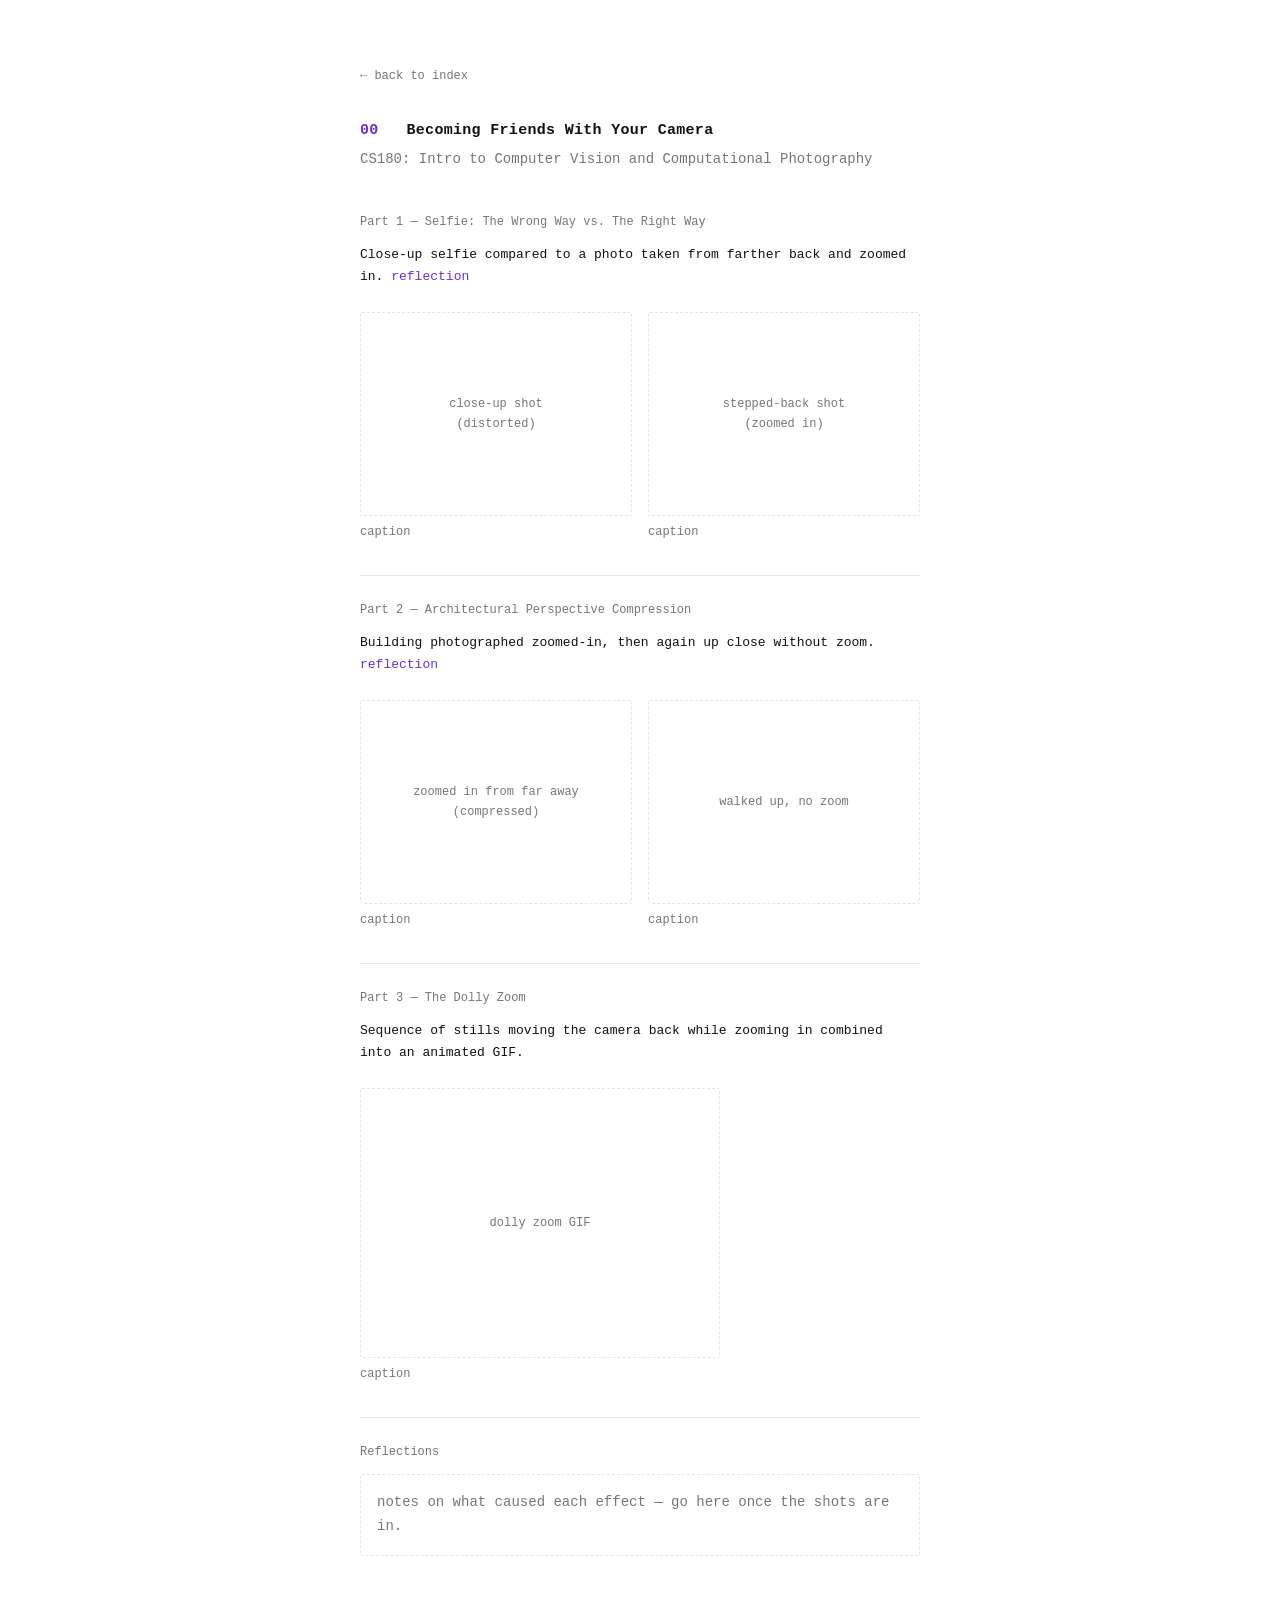
==== 0/index.html @ 95300177 "made proj 0 page" ====
<!DOCTYPE html>
<html lang="en">
<head>
<meta charset="UTF-8">
<meta name="viewport" content="width=device-width, initial-scale=1.0">
<title>project 0</title>
<link rel="stylesheet" href="../style.css">
</head>
<body>
<main>
  <a class="back" href="../">&larr; back to index</a>

  <h1><span class="num">00</span> &nbsp; Becoming Friends With Your Camera</h1>
  <p class="sub">CS180: Intro to Computer Vision and Computational Photography</p>

  <h2>Part 1 &mdash; Selfie: The Wrong Way vs. The Right Way</h2>
  <p class="prompt">
    Close-up selfie compared to a photo taken from farther back and zoomed in.
    <span class="accent">reflection</span>
  </p>
  <div class="figure-row">
    <figure>
      <div class="img-placeholder">close-up shot<br>(distorted)</div>
      <figcaption>caption</figcaption>
    </figure>
    <figure>
      <div class="img-placeholder">stepped-back shot<br>(zoomed in)</div>
      <figcaption>caption</figcaption>
    </figure>
  </div>

  <h2>Part 2 &mdash; Architectural Perspective Compression</h2>
  <p class="prompt">
    Building photographed zoomed-in, then again up close without zoom.
    <span class="accent">reflection</span>
  </p>
  <div class="figure-row">
    <figure>
      <div class="img-placeholder">zoomed in from far away<br>(compressed)</div>
      <figcaption>caption</figcaption>
    </figure>
    <figure>
      <div class="img-placeholder">walked up, no zoom</div>
      <figcaption>caption</figcaption>
    </figure>
  </div>

  <h2>Part 3 &mdash; The Dolly Zoom</h2>
  <p class="prompt">
    Sequence of stills moving the camera back while zooming in combined into an animated GIF.
  </p>
  <div class="figure-row single">
    <figure>
      <div class="img-placeholder">dolly zoom GIF</div>
      <figcaption>caption</figcaption>
    </figure>
  </div>

  <h2>Reflections</h2>
  <p class="placeholder">
    notes on what caused each effect</span> &mdash; go here once the shots are in.
  </p>
</main>
</body>
</html>
---- style.css ----
:root {
  --bg: #ffffff;
  --ink: #111111;
  --muted: #767676;
  --accent: #6a2fd9;
  --rule: #e6e6e6;
}

* { box-sizing: border-box; }

body {
  margin: 0;
  padding: 64px 24px 96px;
  background: var(--bg);
  color: var(--ink);
  font-family: "JetBrains Mono", "IBM Plex Mono", ui-monospace, SFMono-Regular, Menlo, Consolas, monospace;
  font-size: 14px;
  line-height: 1.7;
  -webkit-font-smoothing: antialiased;
}

main {
  max-width: 560px;
  margin: 0 auto;
}

h1 {
  font-size: 15px;
  font-weight: 700;
  margin: 0 0 4px;
  letter-spacing: 0.02em;
}

h1 .num { color: var(--accent); }

.sub {
  color: var(--muted);
  margin: 0 0 40px;
}

.sub .accent { color: var(--accent); }

h2 {
  font-size: 12px;
  font-weight: 500;
  color: var(--muted);
  margin: 32px 0 12px;
  border-top: 1px solid var(--rule);
  padding-top: 24px;
}

h2:first-of-type { border-top: none; padding-top: 0; margin-top: 0; }

p { margin: 0 0 12px; }

/* index page: project list */

ul.projects {
  list-style: none;
  margin: 0;
  padding: 0;
  border-top: 1px solid var(--rule);
}

ul.projects li {
  border-bottom: 1px solid var(--rule);
}

ul.projects a {
  display: flex;
  justify-content: space-between;
  align-items: baseline;
  gap: 16px;
  padding: 12px 2px;
  color: var(--ink);
  text-decoration: none;
}

ul.projects a:hover .name { color: var(--accent); }
ul.projects a:hover .arrow { transform: translateX(2px); color: var(--accent); }

.name { transition: color 0.15s ease; }
.num { color: var(--accent); }
.desc { color: var(--muted); font-size: 13px; }
.arrow { color: var(--muted); transition: transform 0.15s ease, color 0.15s ease; }

footer {
  margin-top: 48px;
  color: var(--muted);
  font-size: 12px;
}

footer a { color: var(--accent); }

/* project page: back link + placeholder */

a.back {
  color: var(--muted);
  text-decoration: none;
  font-size: 12px;
  display: inline-block;
  margin-bottom: 32px;
}
a.back:hover { color: var(--accent); }

.placeholder {
  color: var(--muted);
  border: 1px dashed var(--rule);
  padding: 16px;
  border-radius: 2px;
}

.placeholder .accent { color: var(--accent); }

/* project page: figures */

.figure-row {
  display: flex;
  gap: 16px;
  margin: 0 0 8px;
}

.figure-row.single { max-width: 360px; }

figure {
  margin: 0;
  flex: 1;
  min-width: 0;
}

.img-placeholder {
  aspect-ratio: 4 / 3;
  border: 1px dashed var(--rule);
  border-radius: 2px;
  display: flex;
  align-items: center;
  justify-content: center;
  color: var(--muted);
  font-size: 12px;
  text-align: center;
  padding: 12px;
}

figcaption {
  color: var(--muted);
  font-size: 12px;
  margin-top: 6px;
}

.prompt {
  font-size: 13px;
  margin: 12px 0 24px;
}

.prompt .accent { color: var(--accent); }
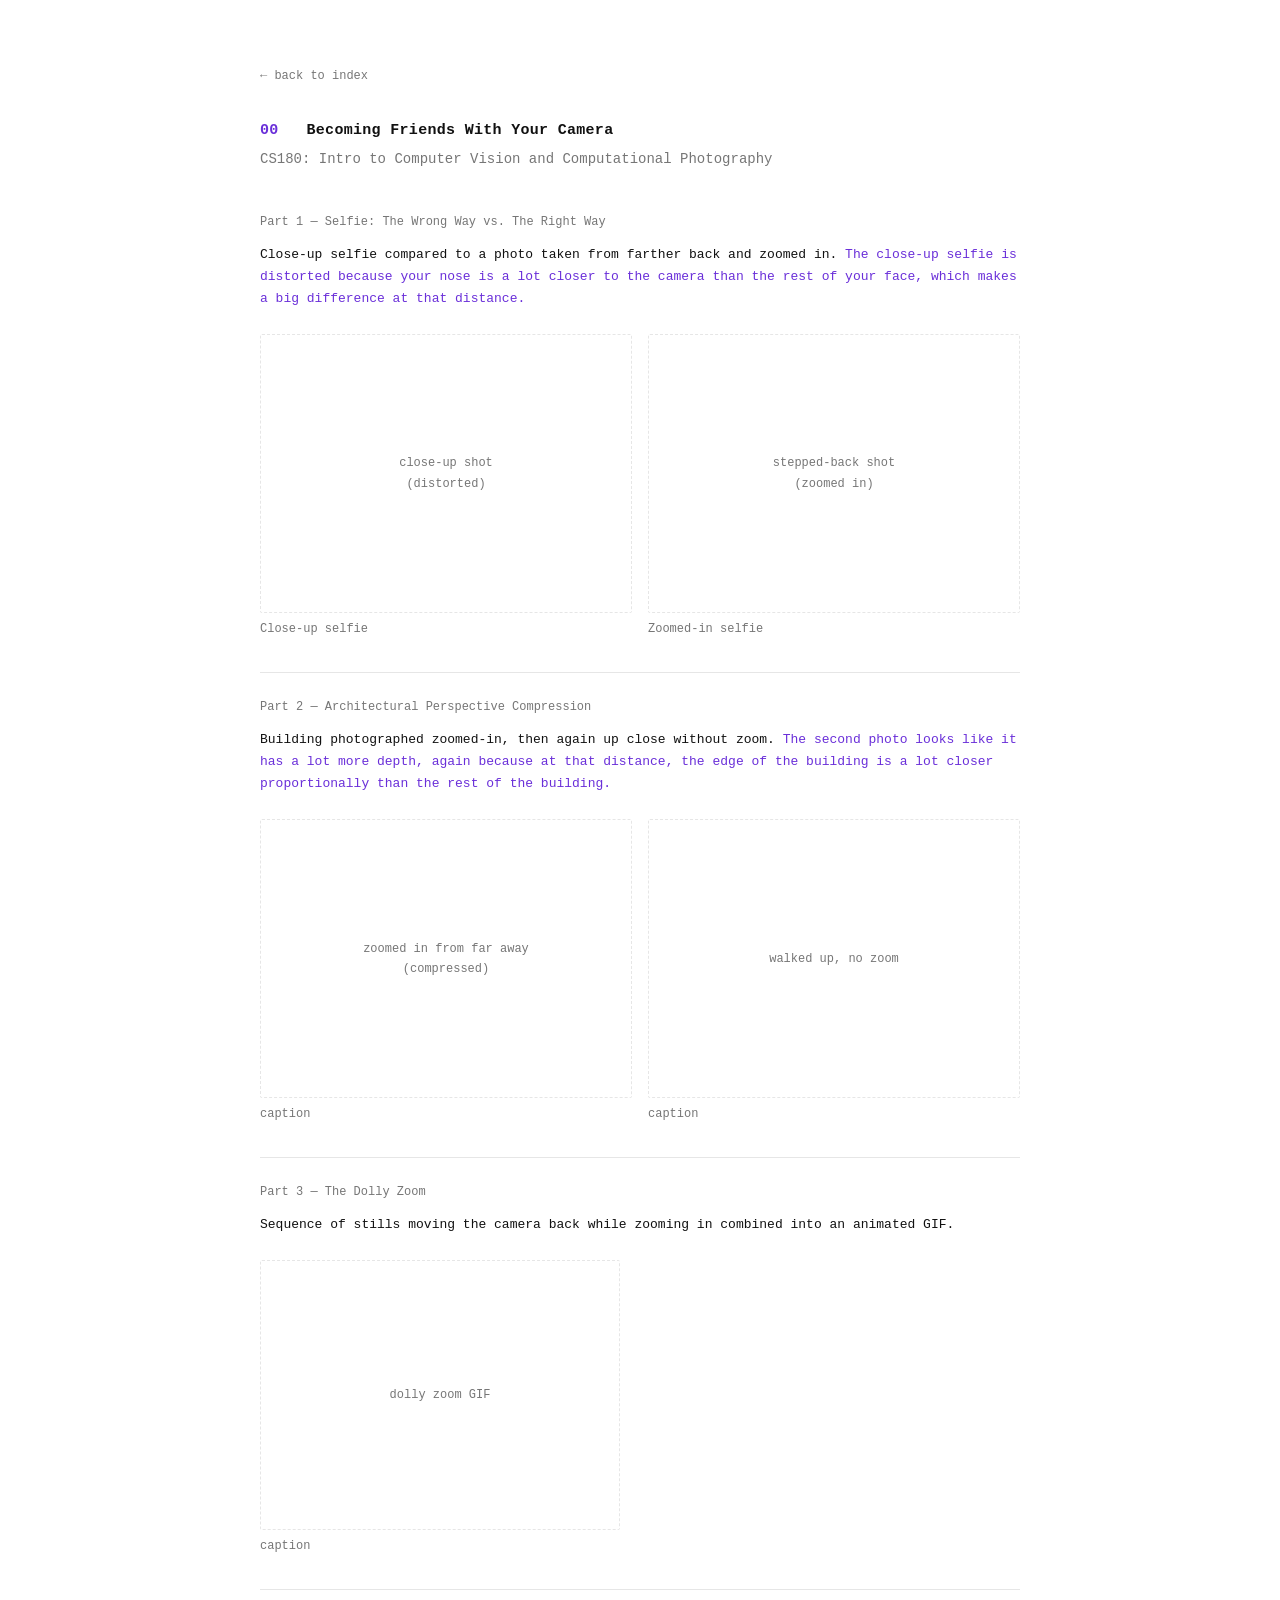
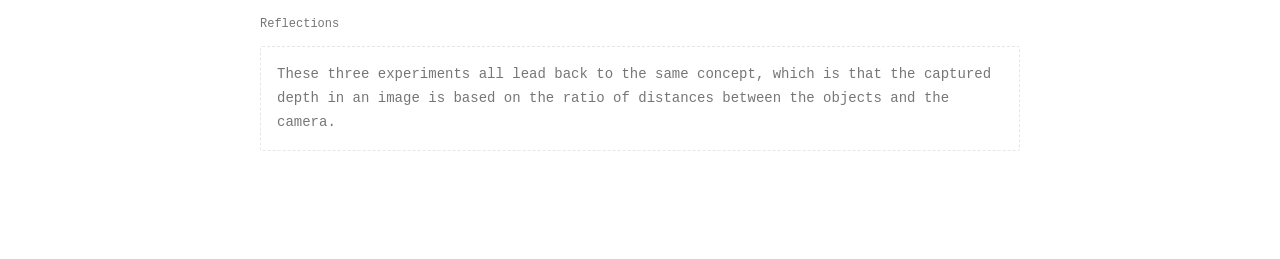
==== commit 28c04882: "wrote reflections and explanations" ====
--- a/0/index.html
+++ b/0/index.html
@@ -16,23 +16,23 @@
   <h2>Part 1 &mdash; Selfie: The Wrong Way vs. The Right Way</h2>
   <p class="prompt">
     Close-up selfie compared to a photo taken from farther back and zoomed in.
-    <span class="accent">reflection</span>
+    <span class="accent">The close-up selfie is distorted because your nose is a lot closer to the camera than the rest of your face, which makes a big difference at that distance. </span>
   </p>
   <div class="figure-row">
     <figure>
       <div class="img-placeholder">close-up shot<br>(distorted)</div>
-      <figcaption>caption</figcaption>
+      <figcaption>Close-up selfie</figcaption>
     </figure>
     <figure>
       <div class="img-placeholder">stepped-back shot<br>(zoomed in)</div>
-      <figcaption>caption</figcaption>
+      <figcaption>Zoomed-in selfie</figcaption>
     </figure>
   </div>
 
   <h2>Part 2 &mdash; Architectural Perspective Compression</h2>
   <p class="prompt">
     Building photographed zoomed-in, then again up close without zoom.
-    <span class="accent">reflection</span>
+    <span class="accent">The second photo looks like it has a lot more depth, again because at that distance, the edge of the building is a lot closer proportionally than the rest of the building.</span>
   </p>
   <div class="figure-row">
     <figure>
@@ -58,7 +58,7 @@
 
   <h2>Reflections</h2>
   <p class="placeholder">
-    notes on what caused each effect</span> &mdash; go here once the shots are in.
+    These three experiments all lead back to the same concept, which is that the captured depth in an image is based on the ratio of distances between the objects and the camera.
   </p>
 </main>
 </body>
--- a/style.css
+++ b/style.css
@@ -20,7 +20,7 @@
 }
 
 main {
-  max-width: 560px;
+  max-width: 760px;
   margin: 0 auto;
 }
 
@@ -38,7 +38,7 @@
   margin: 0 0 40px;
 }
 
-.sub .accent { color: var(--accent); }
+.accent { color: var(--accent); }
 
 h2 {
   font-size: 12px;
@@ -110,8 +110,6 @@
   border-radius: 2px;
 }
 
-.placeholder .accent { color: var(--accent); }
-
 /* project page: figures */
 
 .figure-row {
@@ -150,6 +148,4 @@
 .prompt {
   font-size: 13px;
   margin: 12px 0 24px;
-}
-
-.prompt .accent { color: var(--accent); }+}
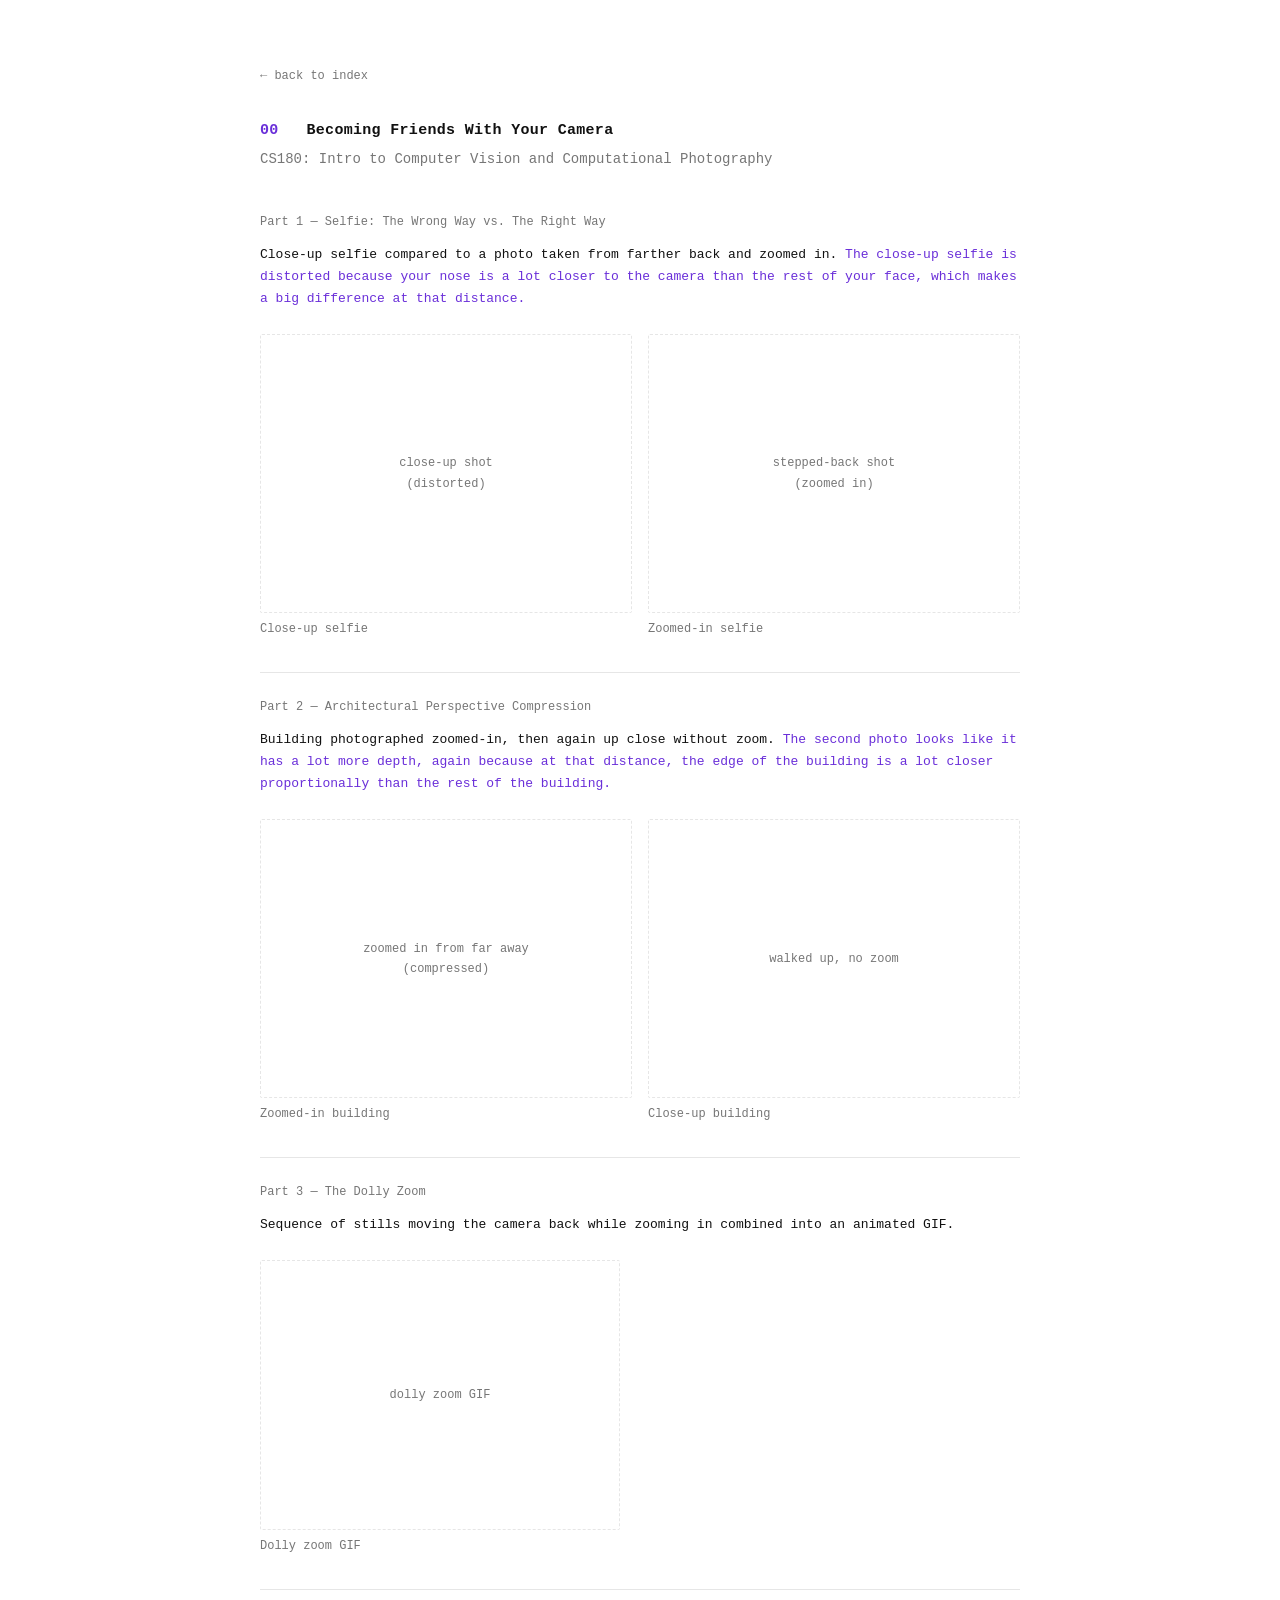
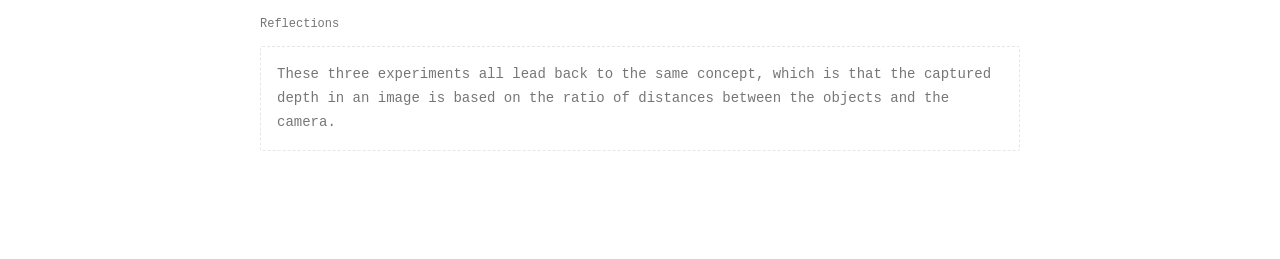
==== commit 6c2222f6: "wrote captions" ====
--- a/0/index.html
+++ b/0/index.html
@@ -37,11 +37,11 @@
   <div class="figure-row">
     <figure>
       <div class="img-placeholder">zoomed in from far away<br>(compressed)</div>
-      <figcaption>caption</figcaption>
+      <figcaption>Zoomed-in building</figcaption>
     </figure>
     <figure>
       <div class="img-placeholder">walked up, no zoom</div>
-      <figcaption>caption</figcaption>
+      <figcaption>Close-up building</figcaption>
     </figure>
   </div>
 
@@ -52,7 +52,7 @@
   <div class="figure-row single">
     <figure>
       <div class="img-placeholder">dolly zoom GIF</div>
-      <figcaption>caption</figcaption>
+      <figcaption>Dolly zoom GIF</figcaption>
     </figure>
   </div>
 
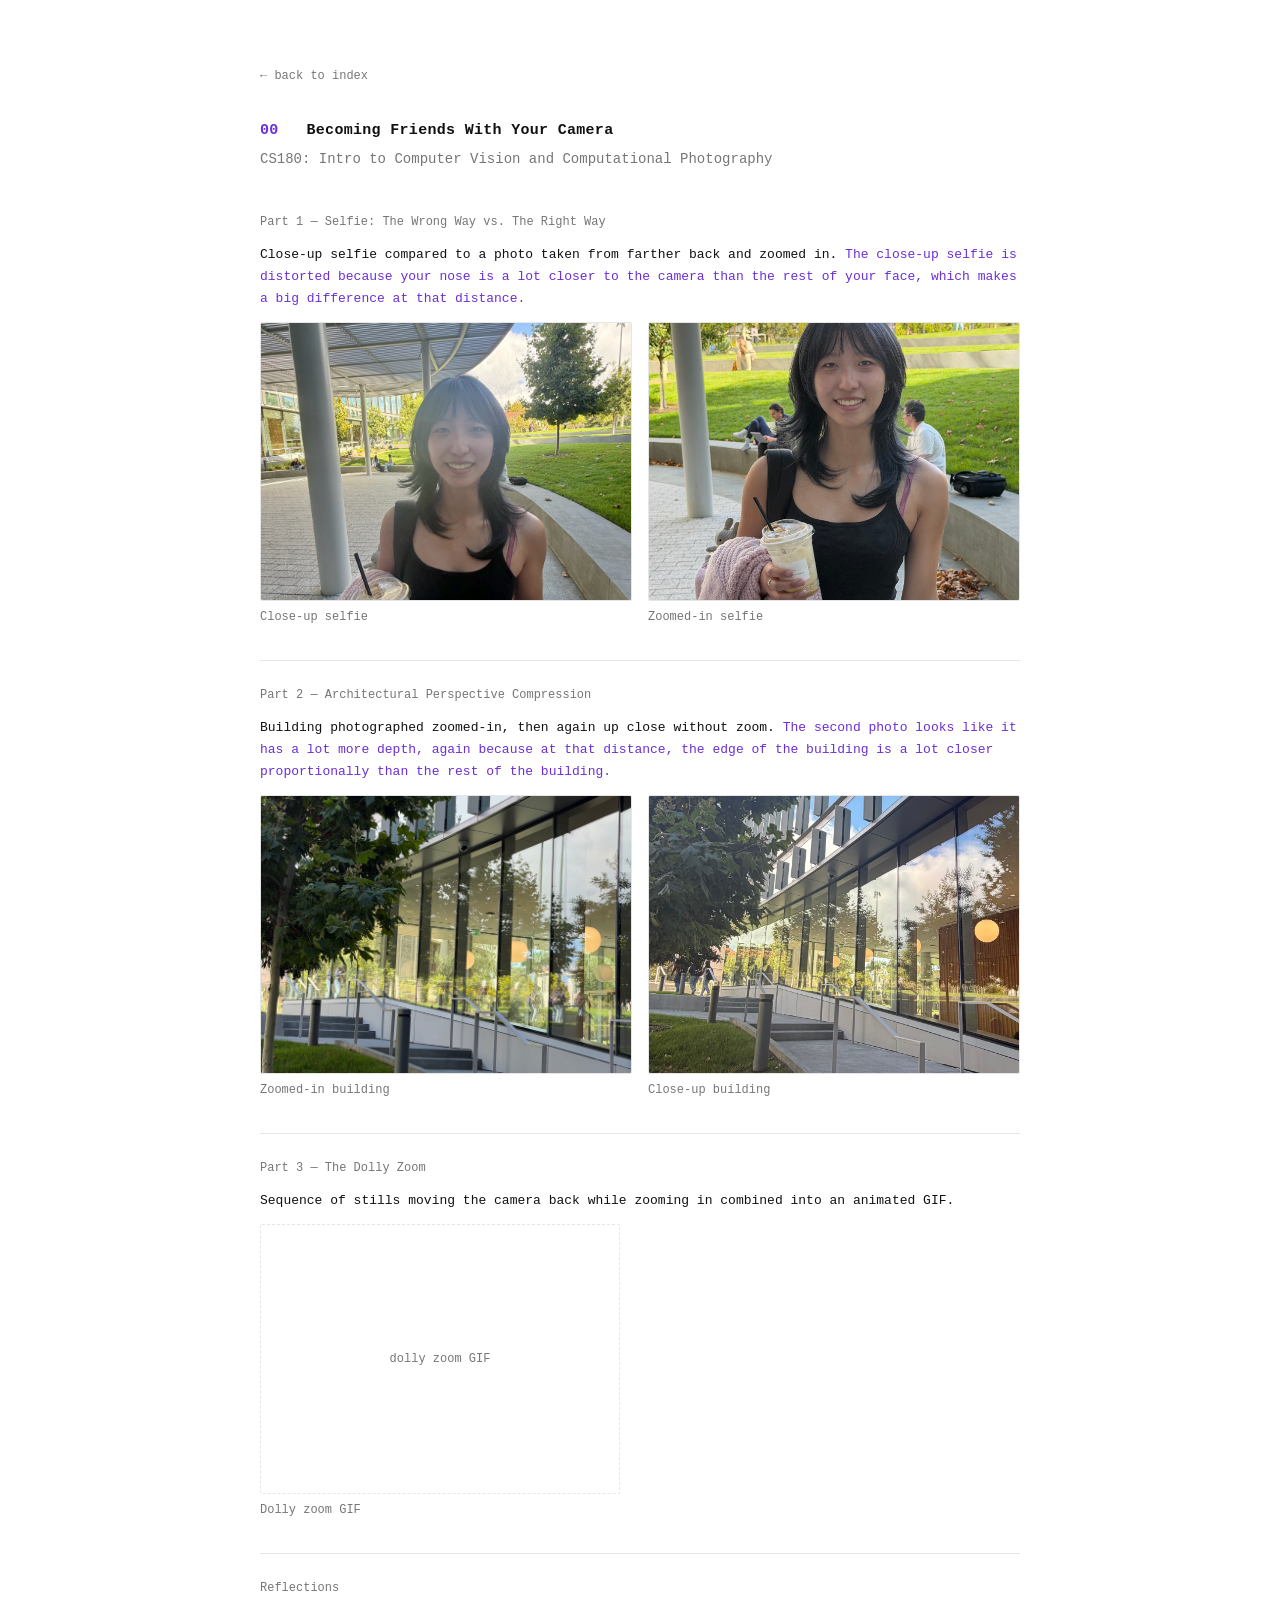
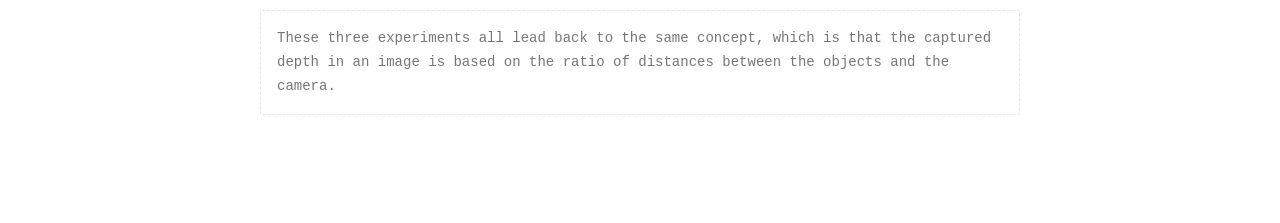
==== commit e275f902: "added images" ====
--- a/0/index.html
+++ b/0/index.html
@@ -20,11 +20,11 @@
   </p>
   <div class="figure-row">
     <figure>
-      <div class="img-placeholder">close-up shot<br>(distorted)</div>
+      <img src="images/zoom-out-selfie.jpeg" alt="Close-up selfie, no zoom, distorted proportions">
       <figcaption>Close-up selfie</figcaption>
     </figure>
     <figure>
-      <div class="img-placeholder">stepped-back shot<br>(zoomed in)</div>
+      <img src="images/zoom-in-selfie.jpeg" alt="Selfie taken from farther back and zoomed in">
       <figcaption>Zoomed-in selfie</figcaption>
     </figure>
   </div>
@@ -36,11 +36,11 @@
   </p>
   <div class="figure-row">
     <figure>
-      <div class="img-placeholder">zoomed in from far away<br>(compressed)</div>
+      <img src="images/zoom-in-building.jpeg" alt="Building photographed zoomed-in from a distance, compressed perspective">
       <figcaption>Zoomed-in building</figcaption>
     </figure>
     <figure>
-      <div class="img-placeholder">walked up, no zoom</div>
+      <img src="images/zoom-out-building.jpeg" alt="Building photographed up close without zoom">
       <figcaption>Close-up building</figcaption>
     </figure>
   </div>
--- a/style.css
+++ b/style.css
@@ -139,6 +139,19 @@
   padding: 12px;
 }
 
+figure img {
+  display: block;
+  width: 100%;
+  aspect-ratio: 4 / 3;
+  object-fit: cover;
+  border: 1px solid var(--rule);
+  border-radius: 2px;
+}
+
+.figure-row.single figure img {
+  aspect-ratio: 4 / 3;
+}
+
 figcaption {
   color: var(--muted);
   font-size: 12px;
@@ -147,5 +160,13 @@
 
 .prompt {
   font-size: 13px;
-  margin: 12px 0 24px;
+  margin: 12px 0 12px;
+}
+
+.reflection {
+  font-size: 13px;
+  color: var(--accent);
+  margin: 0 0 24px;
+  padding-left: 12px;
+  border-left: 2px solid var(--accent);
 }
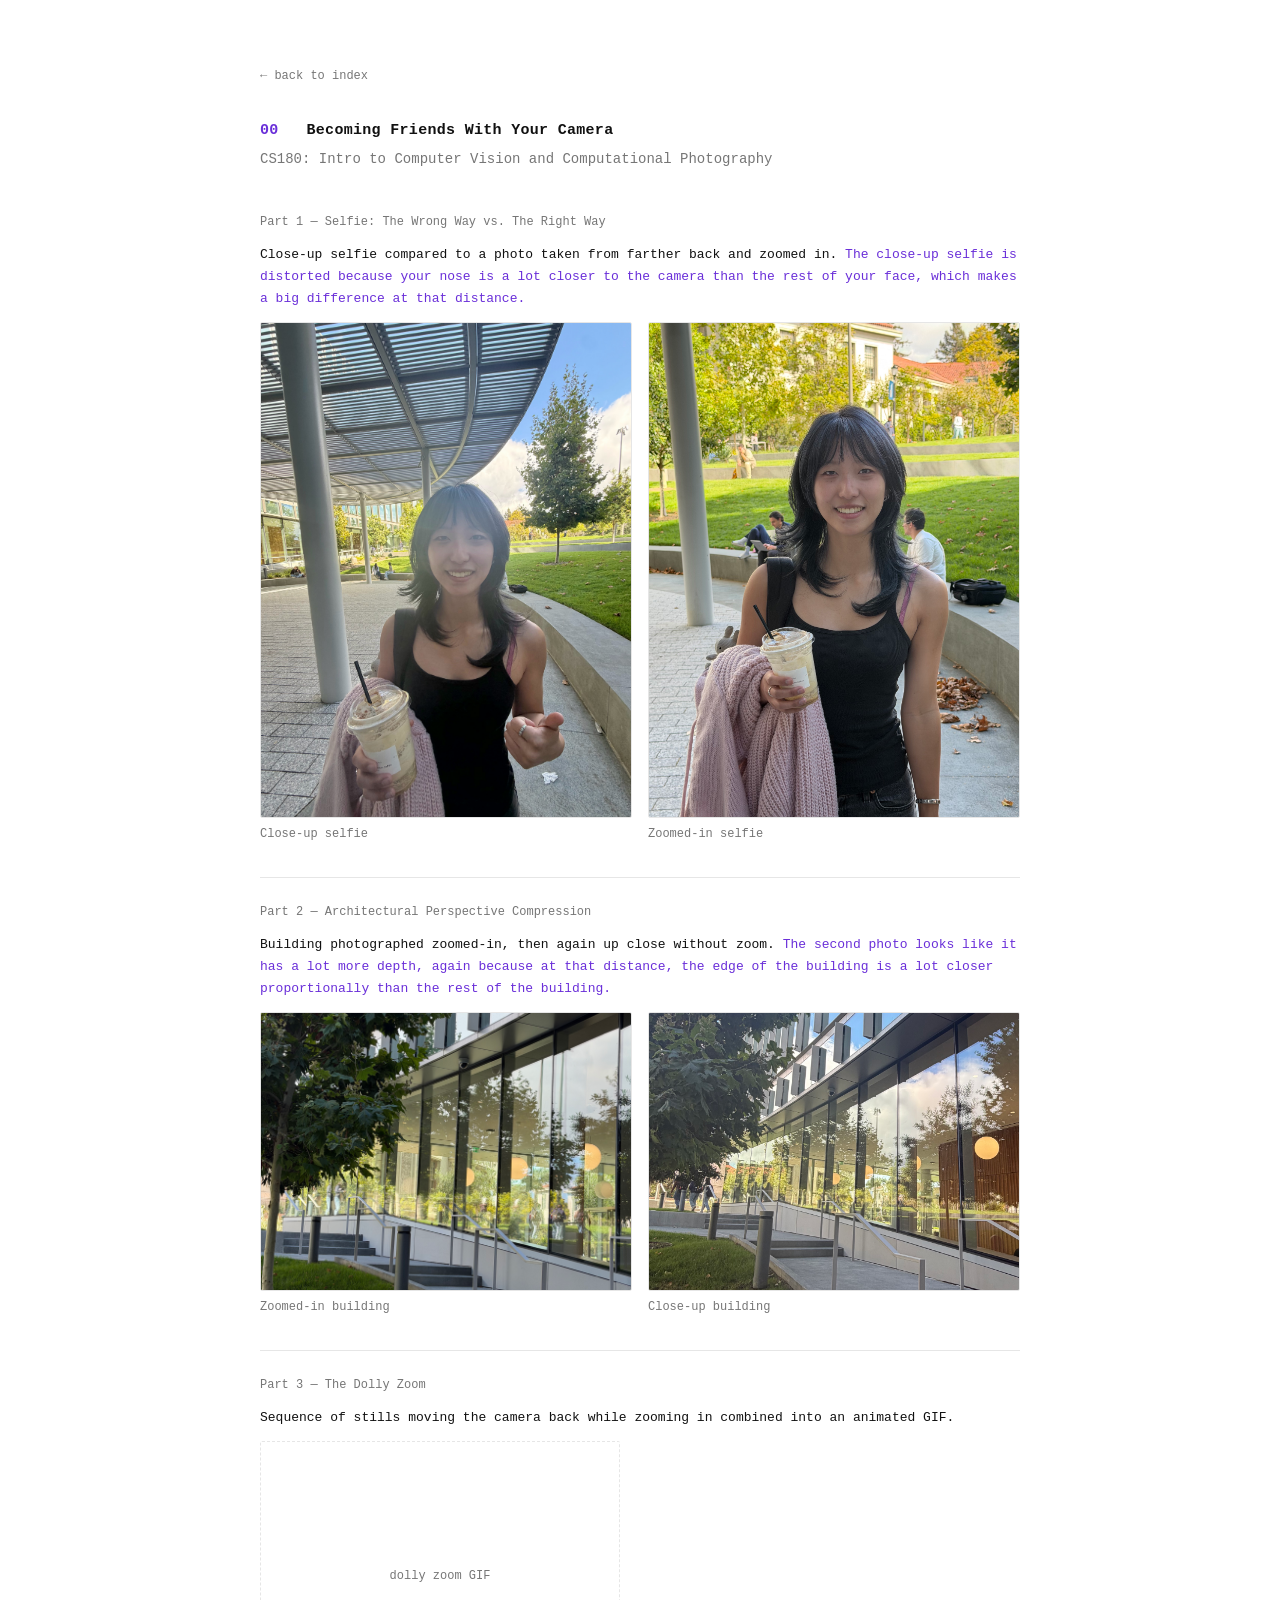
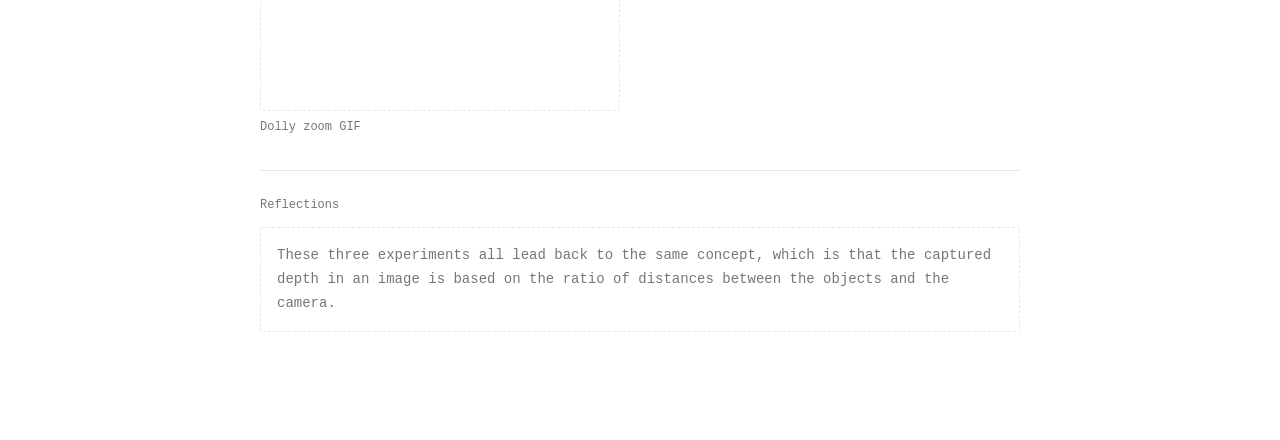
==== commit 64085cd9: "edited aspect ratio" ====
--- a/0/index.html
+++ b/0/index.html
@@ -18,7 +18,7 @@
     Close-up selfie compared to a photo taken from farther back and zoomed in.
     <span class="accent">The close-up selfie is distorted because your nose is a lot closer to the camera than the rest of your face, which makes a big difference at that distance. </span>
   </p>
-  <div class="figure-row">
+  <div class="figure-row portrait">
     <figure>
       <img src="images/zoom-out-selfie.jpeg" alt="Close-up selfie, no zoom, distorted proportions">
       <figcaption>Close-up selfie</figcaption>
--- a/style.css
+++ b/style.css
@@ -124,6 +124,7 @@
   margin: 0;
   flex: 1;
   min-width: 0;
+  overflow: hidden;
 }
 
 .img-placeholder {
@@ -142,6 +143,8 @@
 figure img {
   display: block;
   width: 100%;
+  max-width: 100%;
+  height: auto;
   aspect-ratio: 4 / 3;
   object-fit: cover;
   border: 1px solid var(--rule);
@@ -150,6 +153,14 @@
 
 .figure-row.single figure img {
   aspect-ratio: 4 / 3;
+}
+
+.figure-row.portrait figure img {
+  aspect-ratio: 3 / 4;
+}
+
+.figure-row.portrait .img-placeholder {
+  aspect-ratio: 3 / 4;
 }
 
 figcaption {
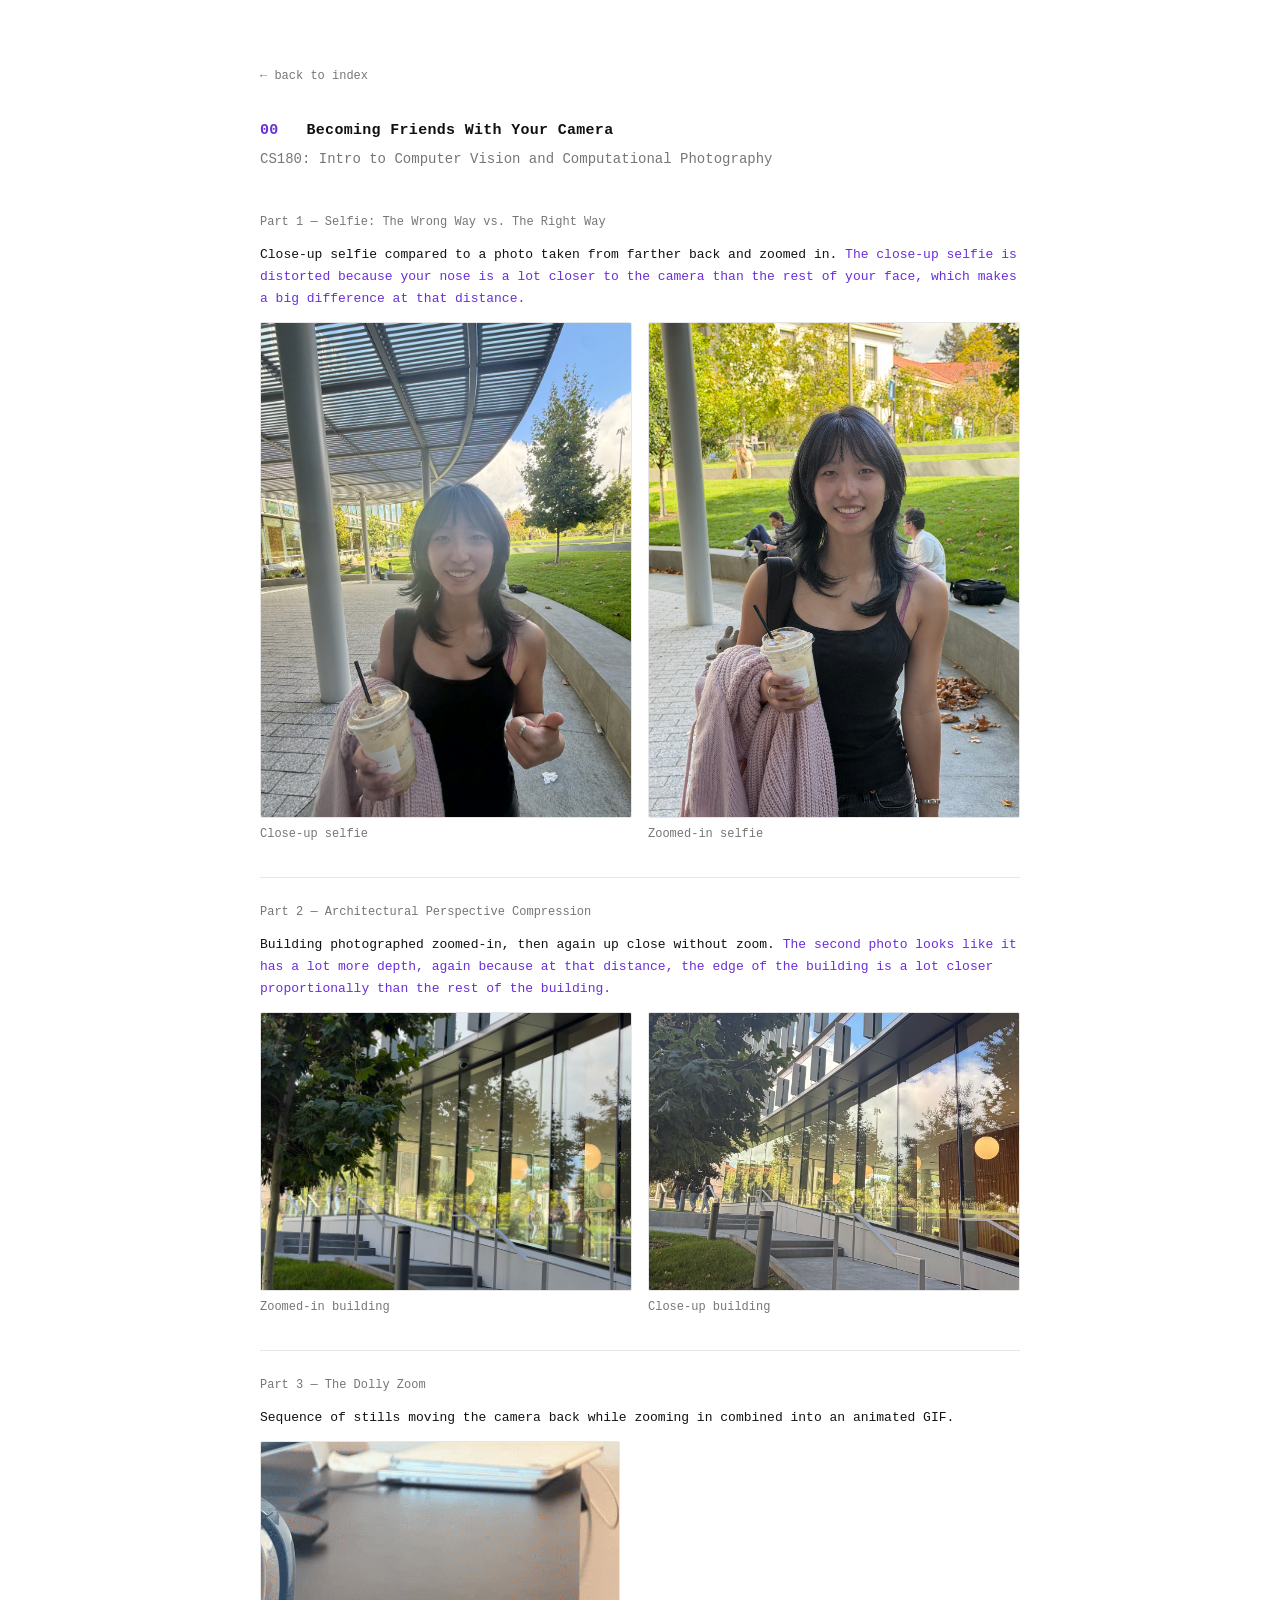
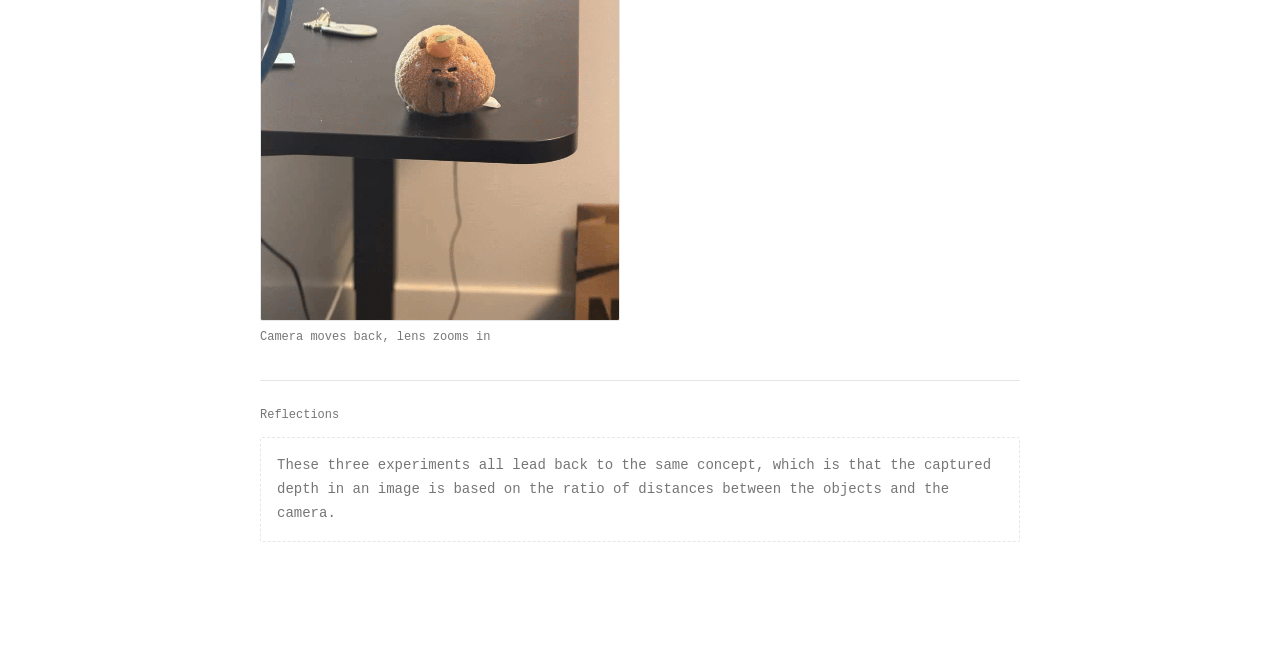
==== commit bb7d3b9f: "added gif" ====
--- a/0/index.html
+++ b/0/index.html
@@ -49,10 +49,10 @@
   <p class="prompt">
     Sequence of stills moving the camera back while zooming in combined into an animated GIF.
   </p>
-  <div class="figure-row single">
+  <div class="figure-row single portrait">
     <figure>
-      <div class="img-placeholder">dolly zoom GIF</div>
-      <figcaption>Dolly zoom GIF</figcaption>
+      <img src="images/dolly-zoom.gif" alt="Dolly zoom sequence: camera moves back while zooming in">
+      <figcaption>Camera moves back, lens zooms in</figcaption>
     </figure>
   </div>
 
